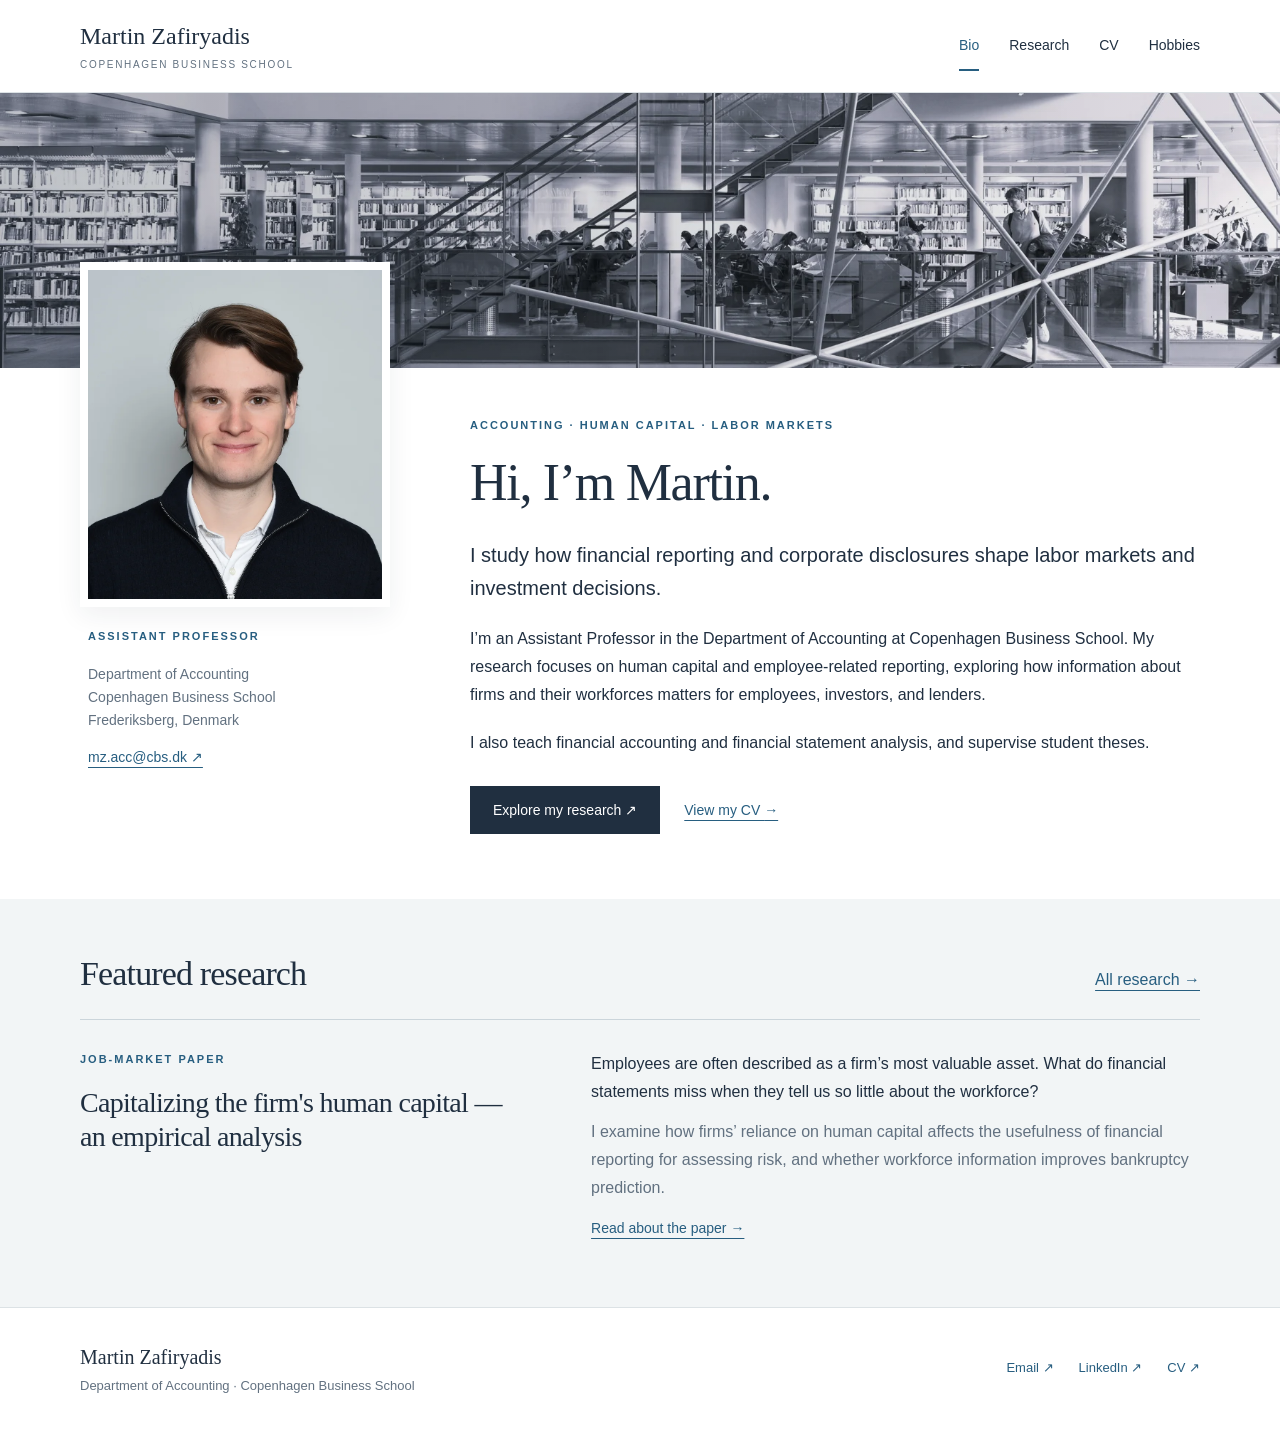
==== index.html @ bf8cad7c "Add files via upload" ====
<!doctype html>
<html lang="en"><head><meta charset="utf-8"><meta name="viewport" content="width=device-width, initial-scale=1"><title>Bio | Martin Zafiryadis</title><meta name="description" content="Accounting research on financial reporting, human capital, and labor markets at Copenhagen Business School."><meta name="theme-color" content="#202f40"><link rel="icon" href="favicon.svg" type="image/svg+xml"><link rel="stylesheet" href="styles.css"><script src="site.js" defer></script></head>
<body><a class="skip" href="#main">Skip to content</a><header class="site-header"><div class="wrap header-inner"><a class="brand" href="index.html">Martin Zafiryadis<small>Copenhagen Business School</small></a><nav aria-label="Main navigation"><a href="index.html" aria-current="page">Bio</a><a href="research.html">Research</a><a href="cv.html">CV</a><a href="hobbies.html">Hobbies</a></nav></div></header>
<main id="main">
<div class="hero" role="img" aria-label="The library at Copenhagen Business School"></div>
<section class="wrap intro" aria-labelledby="intro-title"><aside class="profile"><img class="portrait" src="assets/martin.webp" alt="Martin Zafiryadis" width="620" height="690"><div class="profile-info"><span class="eyebrow">Assistant Professor</span><p>Department of Accounting<br>Copenhagen Business School<br>Frederiksberg, Denmark</p><a href="mailto:mz.acc@cbs.dk">mz.acc@cbs.dk ↗</a></div></aside>
<div class="intro-copy"><span class="eyebrow">Accounting · Human capital · Labor markets</span><h1 id="intro-title">Hi, I’m Martin.</h1><p class="lead">I study how financial reporting and corporate disclosures shape labor markets and investment decisions.</p><p>I’m an Assistant Professor in the Department of Accounting at Copenhagen Business School. My research focuses on human capital and employee-related reporting, exploring how information about firms and their workforces matters for employees, investors, and lenders.</p><p>I also teach financial accounting and financial statement analysis, and supervise student theses.</p><div class="actions"><a class="button" href="research.html">Explore my research <span aria-hidden="true">↗</span></a><a class="text-link" href="cv.html">View my CV <span aria-hidden="true">→</span></a></div></div></section>
<section class="band"><div class="wrap"><div class="section-top"><h2>Featured research</h2><a href="research.html">All research →</a></div><div class="feature"><div><span class="eyebrow">Job-market paper</span><h3>Capitalizing the firm&#x27;s human capital — an empirical analysis</h3></div><div><p>Employees are often described as a firm’s most valuable asset. What do financial statements miss when they tell us so little about the workforce?</p><p class="subtle">I examine how firms’ reliance on human capital affects the usefulness of financial reporting for assessing risk, and whether workforce information improves bankruptcy prediction.</p><a class="text-link" href="research.html#human-capital">Read about the paper →</a></div></div></div></section></main><footer class="site-footer"><div class="wrap footer-inner"><div><strong>Martin Zafiryadis</strong>Department of Accounting · Copenhagen Business School</div><div class="footer-links"><a href="mailto:mz.acc@cbs.dk">Email ↗</a><a href="https://www.linkedin.com/in/martin-zafiryadis-a57001a4/">LinkedIn ↗</a><a href="cv.html">CV ↗</a></div></div></footer></body></html>
---- styles.css ----
:root{--ink:#202f40;--muted:#627180;--blue:#275e80;--line:#dce2e5;--paper:#fff;--wash:#f2f5f6;--serif:Georgia,'Times New Roman',serif}*{box-sizing:border-box}html{scroll-behavior:smooth;scroll-padding-top:100px}body{margin:0;background:var(--paper);color:var(--ink);font-family:Arial,Helvetica,sans-serif;font-size:16px;line-height:1.75}a{color:var(--blue);text-underline-offset:5px;text-decoration-thickness:1px}a:hover{color:#122f44}a:focus-visible,button:focus-visible,summary:focus-visible{outline:3px solid #b47738;outline-offset:5px}img{display:block;max-width:100%;height:auto}h1,h2,h3,p{margin-top:0}h1,h2,h3{font-family:var(--serif);font-weight:400;line-height:1.2;letter-spacing:-.025em}h1{font-size:clamp(40px,5vw,62px);margin-bottom:24px}h2{font-size:34px}h3{font-size:25px}p{margin-bottom:20px}.wrap{width:min(1120px,calc(100% - 72px));margin-inline:auto}.skip{position:fixed;top:-100px;left:20px;z-index:10;background:white;padding:10px}.skip:focus{top:10px}.site-header{background:#fff;border-bottom:1px solid var(--line)}.header-inner{min-height:92px;display:flex;align-items:center;justify-content:space-between;gap:24px}.brand{font-family:var(--serif);font-size:24px;text-decoration:none;color:var(--ink);line-height:1.3}.brand small{display:block;font-family:Arial,sans-serif;font-size:10px;letter-spacing:1.7px;text-transform:uppercase;color:var(--muted);margin-top:6px}nav{display:flex;gap:30px;align-items:center}nav a{font-size:14px;text-decoration:none;color:var(--ink);padding:12px 0;border-bottom:2px solid transparent}nav a[aria-current=page]{border-color:var(--blue);color:var(--blue)}.hero{height:275px;background:linear-gradient(90deg,rgba(19,33,49,.27),rgba(19,33,49,.06)),url('assets/library.webp') center 48%/cover}.intro{display:grid;grid-template-columns:310px 1fr;gap:80px;padding-bottom:65px}.profile{margin-top:-106px;position:relative}.portrait{width:310px;height:345px;object-fit:cover;object-position:center 28%;border:8px solid white;box-shadow:0 8px 25px #17263312}.profile-info{padding:20px 8px 0}.profile-info p{font-size:14px;line-height:1.65;color:var(--muted);margin:10px 0}.profile-info a{font-size:14px}.eyebrow{display:block;font-size:11px;font-weight:600;letter-spacing:2px;text-transform:uppercase;color:var(--blue);margin-bottom:17px}.intro-copy{padding-top:48px}.intro-copy h1{font-size:52px}.lead{font-size:20px;line-height:1.65}.actions{display:flex;flex-wrap:wrap;gap:14px 24px;margin-top:29px;align-items:center}.button{display:inline-block;padding:11px 22px;background:var(--ink);color:white;text-decoration:none;border:1px solid var(--ink);font:inherit;font-size:14px;cursor:pointer}.button:hover{background:var(--blue);color:white}.text-link{font-size:14px}.subtle{color:var(--muted)}.band{background:var(--wash);padding:55px 0 65px}.section-top{display:flex;justify-content:space-between;align-items:baseline;gap:25px;margin-bottom:24px}.section-top h2{margin:0}.feature{display:grid;grid-template-columns:1fr 1.35fr;gap:60px;border-top:1px solid #cbd5db;padding-top:30px}.feature h3{font-size:28px}.feature p{margin-bottom:12px}.page-heading{padding:60px 0 35px;border-bottom:1px solid var(--line);margin-bottom:42px}.page-heading h1{margin-bottom:18px}.page-heading .lead{max-width:810px;margin-bottom:0}.research-layout{display:grid;grid-template-columns:170px 1fr;gap:60px;padding-bottom:70px}.side-nav{font-size:13px;display:flex;flex-direction:column;gap:12px;align-items:flex-start}.side-nav a{text-decoration:none}.paper{padding:0 0 36px;margin-bottom:36px;border-bottom:1px solid var(--line);scroll-margin-top:35px}.paper h3{font-size:29px;margin-bottom:12px}.meta{color:var(--muted);font-size:14px;margin-bottom:20px}.paper .eyebrow{margin-bottom:13px}.paper p{max-width:780px}.paper details{margin-top:20px}summary{cursor:pointer;color:var(--blue);font-size:14px;width:fit-content}details[open] summary{margin-bottom:16px}details p{font-size:15px;color:#45515d}.wip{display:grid;grid-template-columns:1fr 1fr;gap:25px 40px}.wip h3{font-size:22px;margin-bottom:12px}.wip p{font-size:14px;color:var(--muted)}.cv-top{display:flex;justify-content:space-between;align-items:center;gap:20px}.cv-section{display:grid;grid-template-columns:190px 1fr;gap:40px;padding:30px 0;border-bottom:1px solid var(--line)}.cv-section h2{font-size:25px}.cv-entry{margin-bottom:23px}.cv-entry:last-child{margin-bottom:0}.cv-entry h3{font-family:Arial,sans-serif;letter-spacing:0;font-size:16px;font-weight:600;line-height:1.6;margin:0}.cv-entry p{margin:3px 0;color:var(--muted);font-size:14px}.dated{display:flex;justify-content:space-between;gap:24px}.dated time{white-space:nowrap;font-size:14px;color:var(--muted)}.cv-body{padding-bottom:65px}.cv-body ul{padding-left:20px;margin-top:0}.hobby-intro{max-width:750px}.hobby-row{display:grid;grid-template-columns:1fr 1fr;gap:60px;align-items:center;margin:45px 0 60px}.hobby-row img{width:100%;height:390px;object-fit:cover}.hobby-row figure{margin:0}.hobby-row figcaption{font-size:12px;color:var(--muted);margin-top:10px}.gallery{display:grid;grid-template-columns:repeat(3,1fr);gap:20px;padding-bottom:60px}.gallery img{width:100%;height:280px;object-fit:cover}.gallery figure{margin:0}.gallery figcaption{font-size:12px;color:var(--muted);margin-top:8px}.site-footer{border-top:1px solid var(--line);padding:32px 0}.footer-inner{display:flex;justify-content:space-between;gap:30px;font-size:13px;color:var(--muted)}.footer-inner strong{display:block;font-weight:400;color:var(--ink);font-family:var(--serif);font-size:20px}.footer-links{display:flex;gap:25px;align-items:center}.footer-links a{text-decoration:none}.note{font-size:13px;color:var(--muted)}@media(max-width:800px){.wrap{width:calc(100% - 40px)}.header-inner{min-height:105px;gap:14px;flex-wrap:wrap;padding:18px 0}.brand{font-size:22px}nav{gap:24px}.hero{height:210px}.intro{grid-template-columns:220px 1fr;gap:30px}.portrait{width:220px;height:265px}.profile{margin-top:-65px}.intro-copy{padding-top:30px}.intro-copy h1{font-size:39px}.lead{font-size:18px}.feature{gap:30px}.research-layout{grid-template-columns:1fr;gap:25px}.side-nav{flex-direction:row;gap:24px}.hobby-row{gap:30px}.cv-section{grid-template-columns:150px 1fr;gap:20px}}@media(max-width:560px){.header-inner{display:block}.brand small{font-size:9px}nav{justify-content:space-between;gap:16px;margin-top:14px}nav a{padding:5px 0}.hero{height:165px}.intro{display:block;padding-bottom:42px}.profile{margin-top:-65px;display:grid;grid-template-columns:140px 1fr;gap:15px;align-items:start}.portrait{width:140px;height:174px;border-width:5px}.profile-info{padding:76px 0 0}.profile-info p{font-size:12px;margin:4px 0}.profile-info a{font-size:12px}.intro-copy{padding-top:35px}.intro-copy h1{font-size:40px}.eyebrow{font-size:10px}h2{font-size:29px}.band{padding:36px 0}.feature{grid-template-columns:1fr;gap:5px}.section-top{align-items:flex-start}.section-top a{white-space:nowrap;font-size:12px}.page-heading{padding:38px 0 28px;margin-bottom:30px}.page-heading h1{font-size:42px}.paper h3{font-size:25px}.wip{grid-template-columns:1fr;gap:12px}.cv-top{align-items:flex-start;flex-direction:column}.cv-section{grid-template-columns:1fr;gap:5px}.cv-section h2{margin-bottom:14px}.dated{display:block}.hobby-row{grid-template-columns:1fr;gap:23px;margin:32px 0 42px}.hobby-row img{height:330px}.hobby-row.reverse figure{order:2}.gallery{grid-template-columns:1fr 1fr;gap:14px}.gallery img{height:210px}.gallery figure:last-child{grid-column:1/-1}.gallery figure:last-child img{height:300px}.footer-inner{flex-direction:column;gap:16px}.footer-links{gap:25px}}@media(prefers-reduced-motion:reduce){html{scroll-behavior:auto}}@media print{body{font-size:11px;color:#000}.site-header,.site-footer,.skip,.side-nav,[data-print]{display:none!important}.wrap{width:100%}.page-heading{padding:0 0 15px;margin-bottom:0}.page-heading h1{font-size:30px}.page-heading .lead{font-size:13px}.cv-section{padding:16px 0;grid-template-columns:130px 1fr;gap:20px}.cv-section h2{font-size:18px}.cv-entry h3{font-size:12px}.cv-entry p,.dated time{font-size:11px}.cv-entry{break-inside:avoid;margin-bottom:13px}a{color:inherit;text-decoration:none}.cv-body{padding-bottom:0}@page{margin:16mm}}

.conference-year{display:grid;grid-template-columns:55px 1fr;gap:18px;margin-bottom:17px}.conference-year h3{font:600 14px/1.75 Arial,sans-serif;letter-spacing:0;margin:0}.conference-year p{font-size:14px;margin:0;color:var(--muted)}.conference-role{white-space:nowrap;color:var(--ink)}
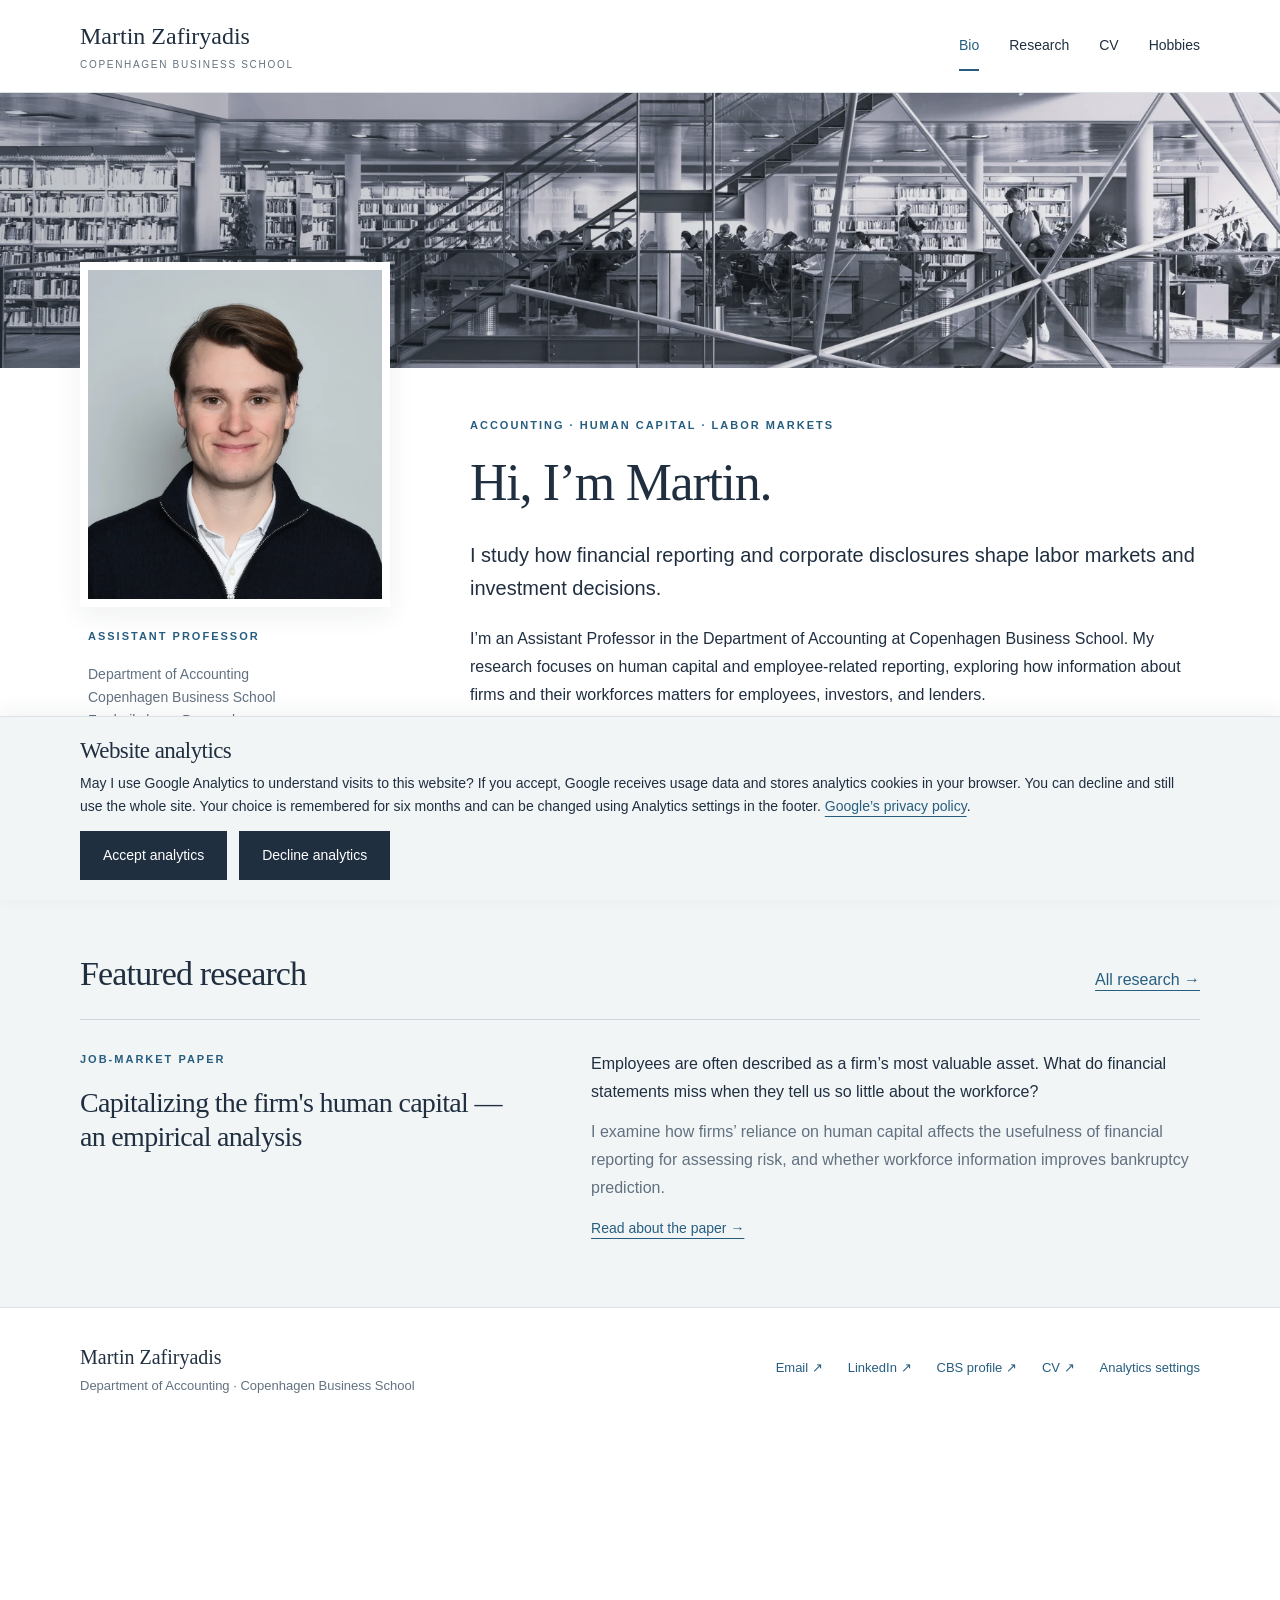
==== commit a6bf1cbf: "Add files via upload" ====
--- a/index.html
+++ b/index.html
@@ -5,4 +5,4 @@
 <div class="hero" role="img" aria-label="The library at Copenhagen Business School"></div>
 <section class="wrap intro" aria-labelledby="intro-title"><aside class="profile"><img class="portrait" src="assets/martin.webp" alt="Martin Zafiryadis" width="620" height="690"><div class="profile-info"><span class="eyebrow">Assistant Professor</span><p>Department of Accounting<br>Copenhagen Business School<br>Frederiksberg, Denmark</p><a href="mailto:mz.acc@cbs.dk">mz.acc@cbs.dk ↗</a></div></aside>
 <div class="intro-copy"><span class="eyebrow">Accounting · Human capital · Labor markets</span><h1 id="intro-title">Hi, I’m Martin.</h1><p class="lead">I study how financial reporting and corporate disclosures shape labor markets and investment decisions.</p><p>I’m an Assistant Professor in the Department of Accounting at Copenhagen Business School. My research focuses on human capital and employee-related reporting, exploring how information about firms and their workforces matters for employees, investors, and lenders.</p><p>I also teach financial accounting and financial statement analysis, and supervise student theses.</p><div class="actions"><a class="button" href="research.html">Explore my research <span aria-hidden="true">↗</span></a><a class="text-link" href="cv.html">View my CV <span aria-hidden="true">→</span></a></div></div></section>
-<section class="band"><div class="wrap"><div class="section-top"><h2>Featured research</h2><a href="research.html">All research →</a></div><div class="feature"><div><span class="eyebrow">Job-market paper</span><h3>Capitalizing the firm&#x27;s human capital — an empirical analysis</h3></div><div><p>Employees are often described as a firm’s most valuable asset. What do financial statements miss when they tell us so little about the workforce?</p><p class="subtle">I examine how firms’ reliance on human capital affects the usefulness of financial reporting for assessing risk, and whether workforce information improves bankruptcy prediction.</p><a class="text-link" href="research.html#human-capital">Read about the paper →</a></div></div></div></section></main><footer class="site-footer"><div class="wrap footer-inner"><div><strong>Martin Zafiryadis</strong>Department of Accounting · Copenhagen Business School</div><div class="footer-links"><a href="mailto:mz.acc@cbs.dk">Email ↗</a><a href="https://www.linkedin.com/in/martin-zafiryadis-a57001a4/">LinkedIn ↗</a><a href="cv.html">CV ↗</a></div></div></footer></body></html>+<section class="band"><div class="wrap"><div class="section-top"><h2>Featured research</h2><a href="research.html">All research →</a></div><div class="feature"><div><span class="eyebrow">Job-market paper</span><h3>Capitalizing the firm&#x27;s human capital — an empirical analysis</h3></div><div><p>Employees are often described as a firm’s most valuable asset. What do financial statements miss when they tell us so little about the workforce?</p><p class="subtle">I examine how firms’ reliance on human capital affects the usefulness of financial reporting for assessing risk, and whether workforce information improves bankruptcy prediction.</p><a class="text-link" href="research.html#human-capital">Read about the paper →</a></div></div></div></section></main><footer class="site-footer"><div class="wrap footer-inner"><div><strong>Martin Zafiryadis</strong>Department of Accounting · Copenhagen Business School</div><div class="footer-links"><a href="mailto:mz.acc@cbs.dk">Email ↗</a><a href="https://www.linkedin.com/in/martin-zafiryadis-a57001a4/">LinkedIn ↗</a><a href="https://www.cbs.dk/en/research/departments/department-accounting/martin-zafiryadis">CBS profile ↗</a><a href="cv.html">CV ↗</a></div></div></footer></body></html>
--- a/styles.css
+++ b/styles.css
@@ -1,3 +1,4 @@
-:root{--ink:#202f40;--muted:#627180;--blue:#275e80;--line:#dce2e5;--paper:#fff;--wash:#f2f5f6;--serif:Georgia,'Times New Roman',serif}*{box-sizing:border-box}html{scroll-behavior:smooth;scroll-padding-top:100px}body{margin:0;background:var(--paper);color:var(--ink);font-family:Arial,Helvetica,sans-serif;font-size:16px;line-height:1.75}a{color:var(--blue);text-underline-offset:5px;text-decoration-thickness:1px}a:hover{color:#122f44}a:focus-visible,button:focus-visible,summary:focus-visible{outline:3px solid #b47738;outline-offset:5px}img{display:block;max-width:100%;height:auto}h1,h2,h3,p{margin-top:0}h1,h2,h3{font-family:var(--serif);font-weight:400;line-height:1.2;letter-spacing:-.025em}h1{font-size:clamp(40px,5vw,62px);margin-bottom:24px}h2{font-size:34px}h3{font-size:25px}p{margin-bottom:20px}.wrap{width:min(1120px,calc(100% - 72px));margin-inline:auto}.skip{position:fixed;top:-100px;left:20px;z-index:10;background:white;padding:10px}.skip:focus{top:10px}.site-header{background:#fff;border-bottom:1px solid var(--line)}.header-inner{min-height:92px;display:flex;align-items:center;justify-content:space-between;gap:24px}.brand{font-family:var(--serif);font-size:24px;text-decoration:none;color:var(--ink);line-height:1.3}.brand small{display:block;font-family:Arial,sans-serif;font-size:10px;letter-spacing:1.7px;text-transform:uppercase;color:var(--muted);margin-top:6px}nav{display:flex;gap:30px;align-items:center}nav a{font-size:14px;text-decoration:none;color:var(--ink);padding:12px 0;border-bottom:2px solid transparent}nav a[aria-current=page]{border-color:var(--blue);color:var(--blue)}.hero{height:275px;background:linear-gradient(90deg,rgba(19,33,49,.27),rgba(19,33,49,.06)),url('assets/library.webp') center 48%/cover}.intro{display:grid;grid-template-columns:310px 1fr;gap:80px;padding-bottom:65px}.profile{margin-top:-106px;position:relative}.portrait{width:310px;height:345px;object-fit:cover;object-position:center 28%;border:8px solid white;box-shadow:0 8px 25px #17263312}.profile-info{padding:20px 8px 0}.profile-info p{font-size:14px;line-height:1.65;color:var(--muted);margin:10px 0}.profile-info a{font-size:14px}.eyebrow{display:block;font-size:11px;font-weight:600;letter-spacing:2px;text-transform:uppercase;color:var(--blue);margin-bottom:17px}.intro-copy{padding-top:48px}.intro-copy h1{font-size:52px}.lead{font-size:20px;line-height:1.65}.actions{display:flex;flex-wrap:wrap;gap:14px 24px;margin-top:29px;align-items:center}.button{display:inline-block;padding:11px 22px;background:var(--ink);color:white;text-decoration:none;border:1px solid var(--ink);font:inherit;font-size:14px;cursor:pointer}.button:hover{background:var(--blue);color:white}.text-link{font-size:14px}.subtle{color:var(--muted)}.band{background:var(--wash);padding:55px 0 65px}.section-top{display:flex;justify-content:space-between;align-items:baseline;gap:25px;margin-bottom:24px}.section-top h2{margin:0}.feature{display:grid;grid-template-columns:1fr 1.35fr;gap:60px;border-top:1px solid #cbd5db;padding-top:30px}.feature h3{font-size:28px}.feature p{margin-bottom:12px}.page-heading{padding:60px 0 35px;border-bottom:1px solid var(--line);margin-bottom:42px}.page-heading h1{margin-bottom:18px}.page-heading .lead{max-width:810px;margin-bottom:0}.research-layout{display:grid;grid-template-columns:170px 1fr;gap:60px;padding-bottom:70px}.side-nav{font-size:13px;display:flex;flex-direction:column;gap:12px;align-items:flex-start}.side-nav a{text-decoration:none}.paper{padding:0 0 36px;margin-bottom:36px;border-bottom:1px solid var(--line);scroll-margin-top:35px}.paper h3{font-size:29px;margin-bottom:12px}.meta{color:var(--muted);font-size:14px;margin-bottom:20px}.paper .eyebrow{margin-bottom:13px}.paper p{max-width:780px}.paper details{margin-top:20px}summary{cursor:pointer;color:var(--blue);font-size:14px;width:fit-content}details[open] summary{margin-bottom:16px}details p{font-size:15px;color:#45515d}.wip{display:grid;grid-template-columns:1fr 1fr;gap:25px 40px}.wip h3{font-size:22px;margin-bottom:12px}.wip p{font-size:14px;color:var(--muted)}.cv-top{display:flex;justify-content:space-between;align-items:center;gap:20px}.cv-section{display:grid;grid-template-columns:190px 1fr;gap:40px;padding:30px 0;border-bottom:1px solid var(--line)}.cv-section h2{font-size:25px}.cv-entry{margin-bottom:23px}.cv-entry:last-child{margin-bottom:0}.cv-entry h3{font-family:Arial,sans-serif;letter-spacing:0;font-size:16px;font-weight:600;line-height:1.6;margin:0}.cv-entry p{margin:3px 0;color:var(--muted);font-size:14px}.dated{display:flex;justify-content:space-between;gap:24px}.dated time{white-space:nowrap;font-size:14px;color:var(--muted)}.cv-body{padding-bottom:65px}.cv-body ul{padding-left:20px;margin-top:0}.hobby-intro{max-width:750px}.hobby-row{display:grid;grid-template-columns:1fr 1fr;gap:60px;align-items:center;margin:45px 0 60px}.hobby-row img{width:100%;height:390px;object-fit:cover}.hobby-row figure{margin:0}.hobby-row figcaption{font-size:12px;color:var(--muted);margin-top:10px}.gallery{display:grid;grid-template-columns:repeat(3,1fr);gap:20px;padding-bottom:60px}.gallery img{width:100%;height:280px;object-fit:cover}.gallery figure{margin:0}.gallery figcaption{font-size:12px;color:var(--muted);margin-top:8px}.site-footer{border-top:1px solid var(--line);padding:32px 0}.footer-inner{display:flex;justify-content:space-between;gap:30px;font-size:13px;color:var(--muted)}.footer-inner strong{display:block;font-weight:400;color:var(--ink);font-family:var(--serif);font-size:20px}.footer-links{display:flex;gap:25px;align-items:center}.footer-links a{text-decoration:none}.note{font-size:13px;color:var(--muted)}@media(max-width:800px){.wrap{width:calc(100% - 40px)}.header-inner{min-height:105px;gap:14px;flex-wrap:wrap;padding:18px 0}.brand{font-size:22px}nav{gap:24px}.hero{height:210px}.intro{grid-template-columns:220px 1fr;gap:30px}.portrait{width:220px;height:265px}.profile{margin-top:-65px}.intro-copy{padding-top:30px}.intro-copy h1{font-size:39px}.lead{font-size:18px}.feature{gap:30px}.research-layout{grid-template-columns:1fr;gap:25px}.side-nav{flex-direction:row;gap:24px}.hobby-row{gap:30px}.cv-section{grid-template-columns:150px 1fr;gap:20px}}@media(max-width:560px){.header-inner{display:block}.brand small{font-size:9px}nav{justify-content:space-between;gap:16px;margin-top:14px}nav a{padding:5px 0}.hero{height:165px}.intro{display:block;padding-bottom:42px}.profile{margin-top:-65px;display:grid;grid-template-columns:140px 1fr;gap:15px;align-items:start}.portrait{width:140px;height:174px;border-width:5px}.profile-info{padding:76px 0 0}.profile-info p{font-size:12px;margin:4px 0}.profile-info a{font-size:12px}.intro-copy{padding-top:35px}.intro-copy h1{font-size:40px}.eyebrow{font-size:10px}h2{font-size:29px}.band{padding:36px 0}.feature{grid-template-columns:1fr;gap:5px}.section-top{align-items:flex-start}.section-top a{white-space:nowrap;font-size:12px}.page-heading{padding:38px 0 28px;margin-bottom:30px}.page-heading h1{font-size:42px}.paper h3{font-size:25px}.wip{grid-template-columns:1fr;gap:12px}.cv-top{align-items:flex-start;flex-direction:column}.cv-section{grid-template-columns:1fr;gap:5px}.cv-section h2{margin-bottom:14px}.dated{display:block}.hobby-row{grid-template-columns:1fr;gap:23px;margin:32px 0 42px}.hobby-row img{height:330px}.hobby-row.reverse figure{order:2}.gallery{grid-template-columns:1fr 1fr;gap:14px}.gallery img{height:210px}.gallery figure:last-child{grid-column:1/-1}.gallery figure:last-child img{height:300px}.footer-inner{flex-direction:column;gap:16px}.footer-links{gap:25px}}@media(prefers-reduced-motion:reduce){html{scroll-behavior:auto}}@media print{body{font-size:11px;color:#000}.site-header,.site-footer,.skip,.side-nav,[data-print]{display:none!important}.wrap{width:100%}.page-heading{padding:0 0 15px;margin-bottom:0}.page-heading h1{font-size:30px}.page-heading .lead{font-size:13px}.cv-section{padding:16px 0;grid-template-columns:130px 1fr;gap:20px}.cv-section h2{font-size:18px}.cv-entry h3{font-size:12px}.cv-entry p,.dated time{font-size:11px}.cv-entry{break-inside:avoid;margin-bottom:13px}a{color:inherit;text-decoration:none}.cv-body{padding-bottom:0}@page{margin:16mm}}
+:root{--ink:#202f40;--muted:#627180;--blue:#275e80;--line:#dce2e5;--paper:#fff;--wash:#f2f5f6;--serif:Georgia,'Times New Roman',serif}*{box-sizing:border-box}html{scroll-behavior:smooth;scroll-padding-top:100px}body{margin:0;background:var(--paper);color:var(--ink);font-family:Arial,Helvetica,sans-serif;font-size:16px;line-height:1.75}a{color:var(--blue);text-underline-offset:5px;text-decoration-thickness:1px}a:hover{color:#122f44}a:focus-visible,button:focus-visible,summary:focus-visible{outline:3px solid #b47738;outline-offset:5px}img{display:block;max-width:100%;height:auto}h1,h2,h3,p{margin-top:0}h1,h2,h3{font-family:var(--serif);font-weight:400;line-height:1.2;letter-spacing:-.025em}h1{font-size:clamp(40px,5vw,62px);margin-bottom:24px}h2{font-size:34px}h3{font-size:25px}p{margin-bottom:20px}.wrap{width:min(1120px,calc(100% - 72px));margin-inline:auto}.skip{position:fixed;top:-100px;left:20px;z-index:10;background:white;padding:10px}.skip:focus{top:10px}.site-header{background:#fff;border-bottom:1px solid var(--line)}.header-inner{min-height:92px;display:flex;align-items:center;justify-content:space-between;gap:24px}.brand{font-family:var(--serif);font-size:24px;text-decoration:none;color:var(--ink);line-height:1.3}.brand small{display:block;font-family:Arial,sans-serif;font-size:10px;letter-spacing:1.7px;text-transform:uppercase;color:var(--muted);margin-top:6px}nav{display:flex;gap:30px;align-items:center}nav a{font-size:14px;text-decoration:none;color:var(--ink);padding:12px 0;border-bottom:2px solid transparent}nav a[aria-current=page]{border-color:var(--blue);color:var(--blue)}.hero{height:275px;background:linear-gradient(90deg,rgba(19,33,49,.27),rgba(19,33,49,.06)),url('assets/library.webp') center 48%/cover}.intro{display:grid;grid-template-columns:310px 1fr;gap:80px;padding-bottom:65px}.profile{margin-top:-106px;position:relative}.portrait{width:310px;height:345px;object-fit:cover;object-position:center 28%;border:8px solid white;box-shadow:0 8px 25px #17263312}.profile-info{padding:20px 8px 0}.profile-info p{font-size:14px;line-height:1.65;color:var(--muted);margin:10px 0}.profile-info a{font-size:14px}.eyebrow{display:block;font-size:11px;font-weight:600;letter-spacing:2px;text-transform:uppercase;color:var(--blue);margin-bottom:17px}.intro-copy{padding-top:48px}.intro-copy h1{font-size:52px}.lead{font-size:20px;line-height:1.65}.actions{display:flex;flex-wrap:wrap;gap:14px 24px;margin-top:29px;align-items:center}.button{display:inline-block;padding:11px 22px;background:var(--ink);color:white;text-decoration:none;border:1px solid var(--ink);font:inherit;font-size:14px;cursor:pointer}.button:hover{background:var(--blue);color:white}.text-link{font-size:14px}.subtle{color:var(--muted)}.band{background:var(--wash);padding:55px 0 65px}.section-top{display:flex;justify-content:space-between;align-items:baseline;gap:25px;margin-bottom:24px}.section-top h2{margin:0}.feature{display:grid;grid-template-columns:1fr 1.35fr;gap:60px;border-top:1px solid #cbd5db;padding-top:30px}.feature h3{font-size:28px}.feature p{margin-bottom:12px}.page-heading{padding:60px 0 35px;border-bottom:1px solid var(--line);margin-bottom:42px}.page-heading h1{margin-bottom:18px}.page-heading .lead{max-width:810px;margin-bottom:0}.research-layout{display:grid;grid-template-columns:170px 1fr;gap:60px;padding-bottom:70px}.side-nav{font-size:13px;display:flex;flex-direction:column;gap:12px;align-items:flex-start}.side-nav a{text-decoration:none}.paper{padding:0 0 36px;margin-bottom:36px;border-bottom:1px solid var(--line);scroll-margin-top:35px}.paper h3{font-size:29px;margin-bottom:12px}.meta{color:var(--muted);font-size:14px;margin-bottom:20px}.paper .eyebrow{margin-bottom:13px}.paper p{max-width:780px}.paper details{margin-top:20px}summary{cursor:pointer;color:var(--blue);font-size:14px;width:fit-content}details[open] summary{margin-bottom:16px}details p{font-size:15px;color:#45515d}.wip{display:grid;grid-template-columns:1fr 1fr;gap:25px 40px}.wip h3{font-size:22px;margin-bottom:12px}.wip p{font-size:14px;color:var(--muted)}.cv-top{display:flex;justify-content:space-between;align-items:center;gap:20px}.cv-section{display:grid;grid-template-columns:190px 1fr;gap:40px;padding:30px 0;border-bottom:1px solid var(--line)}.cv-section h2{font-size:25px}.cv-entry{margin-bottom:23px}.cv-entry:last-child{margin-bottom:0}.cv-entry h3{font-family:Arial,sans-serif;letter-spacing:0;font-size:16px;font-weight:600;line-height:1.6;margin:0}.cv-entry p{margin:3px 0;color:var(--muted);font-size:14px}.dated{display:flex;justify-content:space-between;gap:24px}.dated time{white-space:nowrap;font-size:14px;color:var(--muted)}.cv-body{padding-bottom:65px}.cv-body ul{padding-left:20px;margin-top:0}.hobby-intro{max-width:750px}.hobby-row{display:grid;grid-template-columns:1fr 1fr;gap:60px;align-items:center;margin:45px 0 60px}.hobby-row img{width:100%;height:390px;object-fit:cover}.hobby-row figure{margin:0}.hobby-row figcaption{font-size:12px;color:var(--muted);margin-top:10px}.gallery{display:grid;grid-template-columns:repeat(3,1fr);gap:20px;padding-bottom:60px}.gallery img{width:100%;height:280px;object-fit:cover}.gallery figure{margin:0}.gallery figcaption{font-size:12px;color:var(--muted);margin-top:8px}.site-footer{border-top:1px solid var(--line);padding:32px 0}.footer-inner{display:flex;justify-content:space-between;gap:30px;font-size:13px;color:var(--muted)}.footer-inner strong{display:block;font-weight:400;color:var(--ink);font-family:var(--serif);font-size:20px}.footer-links{display:flex;flex-wrap:wrap;gap:25px;align-items:center}.footer-links a{text-decoration:none}.note{font-size:13px;color:var(--muted)}@media(max-width:800px){.wrap{width:calc(100% - 40px)}.header-inner{min-height:105px;gap:14px;flex-wrap:wrap;padding:18px 0}.brand{font-size:22px}nav{gap:24px}.hero{height:210px}.intro{grid-template-columns:220px 1fr;gap:30px}.portrait{width:220px;height:265px}.profile{margin-top:-65px}.intro-copy{padding-top:30px}.intro-copy h1{font-size:39px}.lead{font-size:18px}.feature{gap:30px}.research-layout{grid-template-columns:1fr;gap:25px}.side-nav{flex-direction:row;gap:24px}.hobby-row{gap:30px}.cv-section{grid-template-columns:150px 1fr;gap:20px}}@media(max-width:560px){.header-inner{display:block}.brand small{font-size:9px}nav{justify-content:space-between;gap:16px;margin-top:14px}nav a{padding:5px 0}.hero{height:165px}.intro{display:block;padding-bottom:42px}.profile{margin-top:-65px;display:grid;grid-template-columns:140px 1fr;gap:15px;align-items:start}.portrait{width:140px;height:174px;border-width:5px}.profile-info{padding:76px 0 0}.profile-info p{font-size:12px;margin:4px 0}.profile-info a{font-size:12px}.intro-copy{padding-top:35px}.intro-copy h1{font-size:40px}.eyebrow{font-size:10px}h2{font-size:29px}.band{padding:36px 0}.feature{grid-template-columns:1fr;gap:5px}.section-top{align-items:flex-start}.section-top a{white-space:nowrap;font-size:12px}.page-heading{padding:38px 0 28px;margin-bottom:30px}.page-heading h1{font-size:42px}.paper h3{font-size:25px}.wip{grid-template-columns:1fr;gap:12px}.cv-top{align-items:flex-start;flex-direction:column}.cv-section{grid-template-columns:1fr;gap:5px}.cv-section h2{margin-bottom:14px}.dated{display:block}.hobby-row{grid-template-columns:1fr;gap:23px;margin:32px 0 42px}.hobby-row img{height:330px}.hobby-row.reverse figure{order:2}.gallery{grid-template-columns:1fr 1fr;gap:14px}.gallery img{height:210px}.gallery figure:last-child{grid-column:1/-1}.gallery figure:last-child img{height:300px}.footer-inner{flex-direction:column;gap:16px}.footer-links{gap:25px}}@media(prefers-reduced-motion:reduce){html{scroll-behavior:auto}}@media print{body{font-size:11px;color:#000}.site-header,.site-footer,.skip,.side-nav,[data-print]{display:none!important}.wrap{width:100%}.page-heading{padding:0 0 15px;margin-bottom:0}.page-heading h1{font-size:30px}.page-heading .lead{font-size:13px}.cv-section{padding:16px 0;grid-template-columns:130px 1fr;gap:20px}.cv-section h2{font-size:18px}.cv-entry h3{font-size:12px}.cv-entry p,.dated time{font-size:11px}.cv-entry{break-inside:avoid;margin-bottom:13px}a{color:inherit;text-decoration:none}.cv-body{padding-bottom:0}@page{margin:16mm}}
 
 .conference-year{display:grid;grid-template-columns:55px 1fr;gap:18px;margin-bottom:17px}.conference-year h3{font:600 14px/1.75 Arial,sans-serif;letter-spacing:0;margin:0}.conference-year p{font-size:14px;margin:0;color:var(--muted)}.conference-role{white-space:nowrap;color:var(--ink)}
+.analytics-consent{position:sticky;bottom:0;z-index:20;background:var(--wash);border-top:1px solid var(--line);padding:20px 0;box-shadow:0 -4px 20px #202f4010;max-height:75vh;overflow:auto}.analytics-consent[hidden]{display:none}.analytics-consent h2{font-size:23px;margin-bottom:8px}.analytics-consent p{font-size:14px;line-height:1.6;margin-bottom:14px}.consent-actions{display:flex;flex-wrap:wrap;gap:12px}.analytics-settings{border:0;padding:0;background:none;color:var(--blue);font:inherit;cursor:pointer}.analytics-settings:hover{color:#122f44}@media print{.analytics-consent{display:none!important}}
